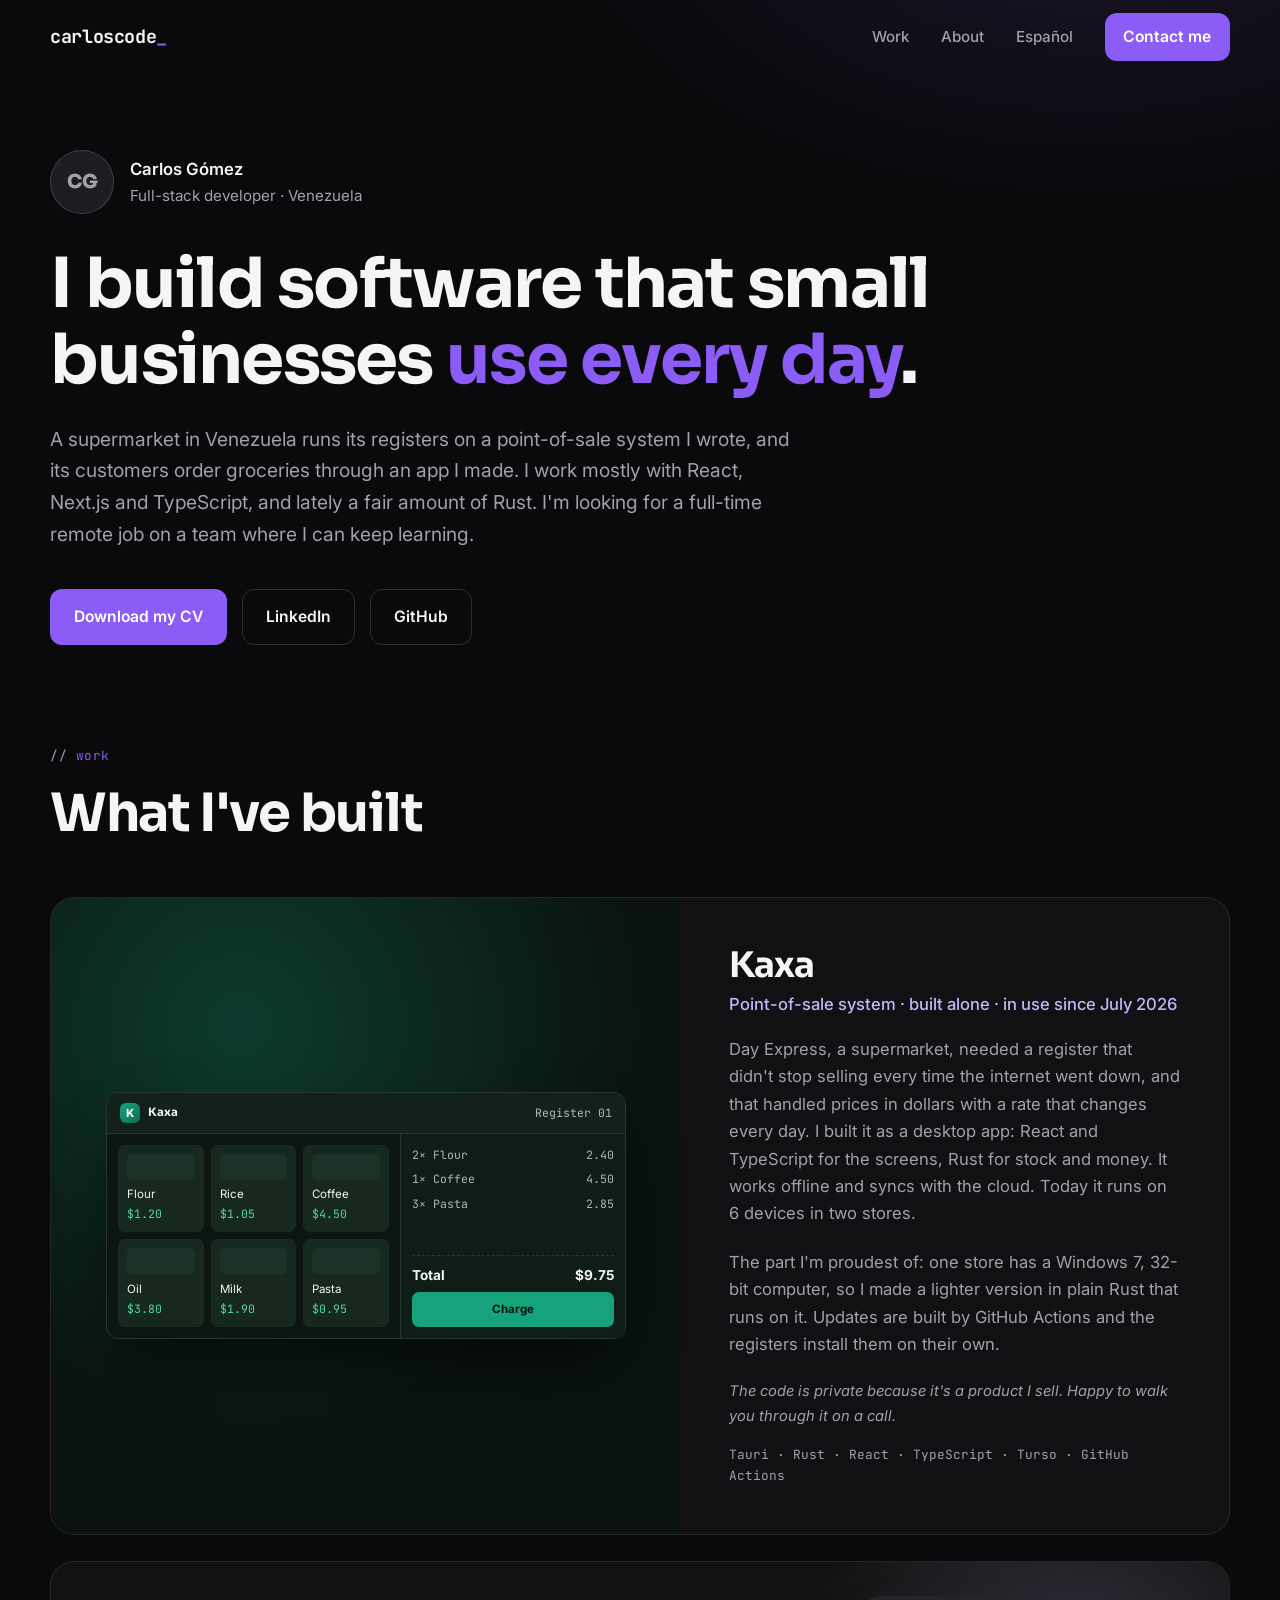
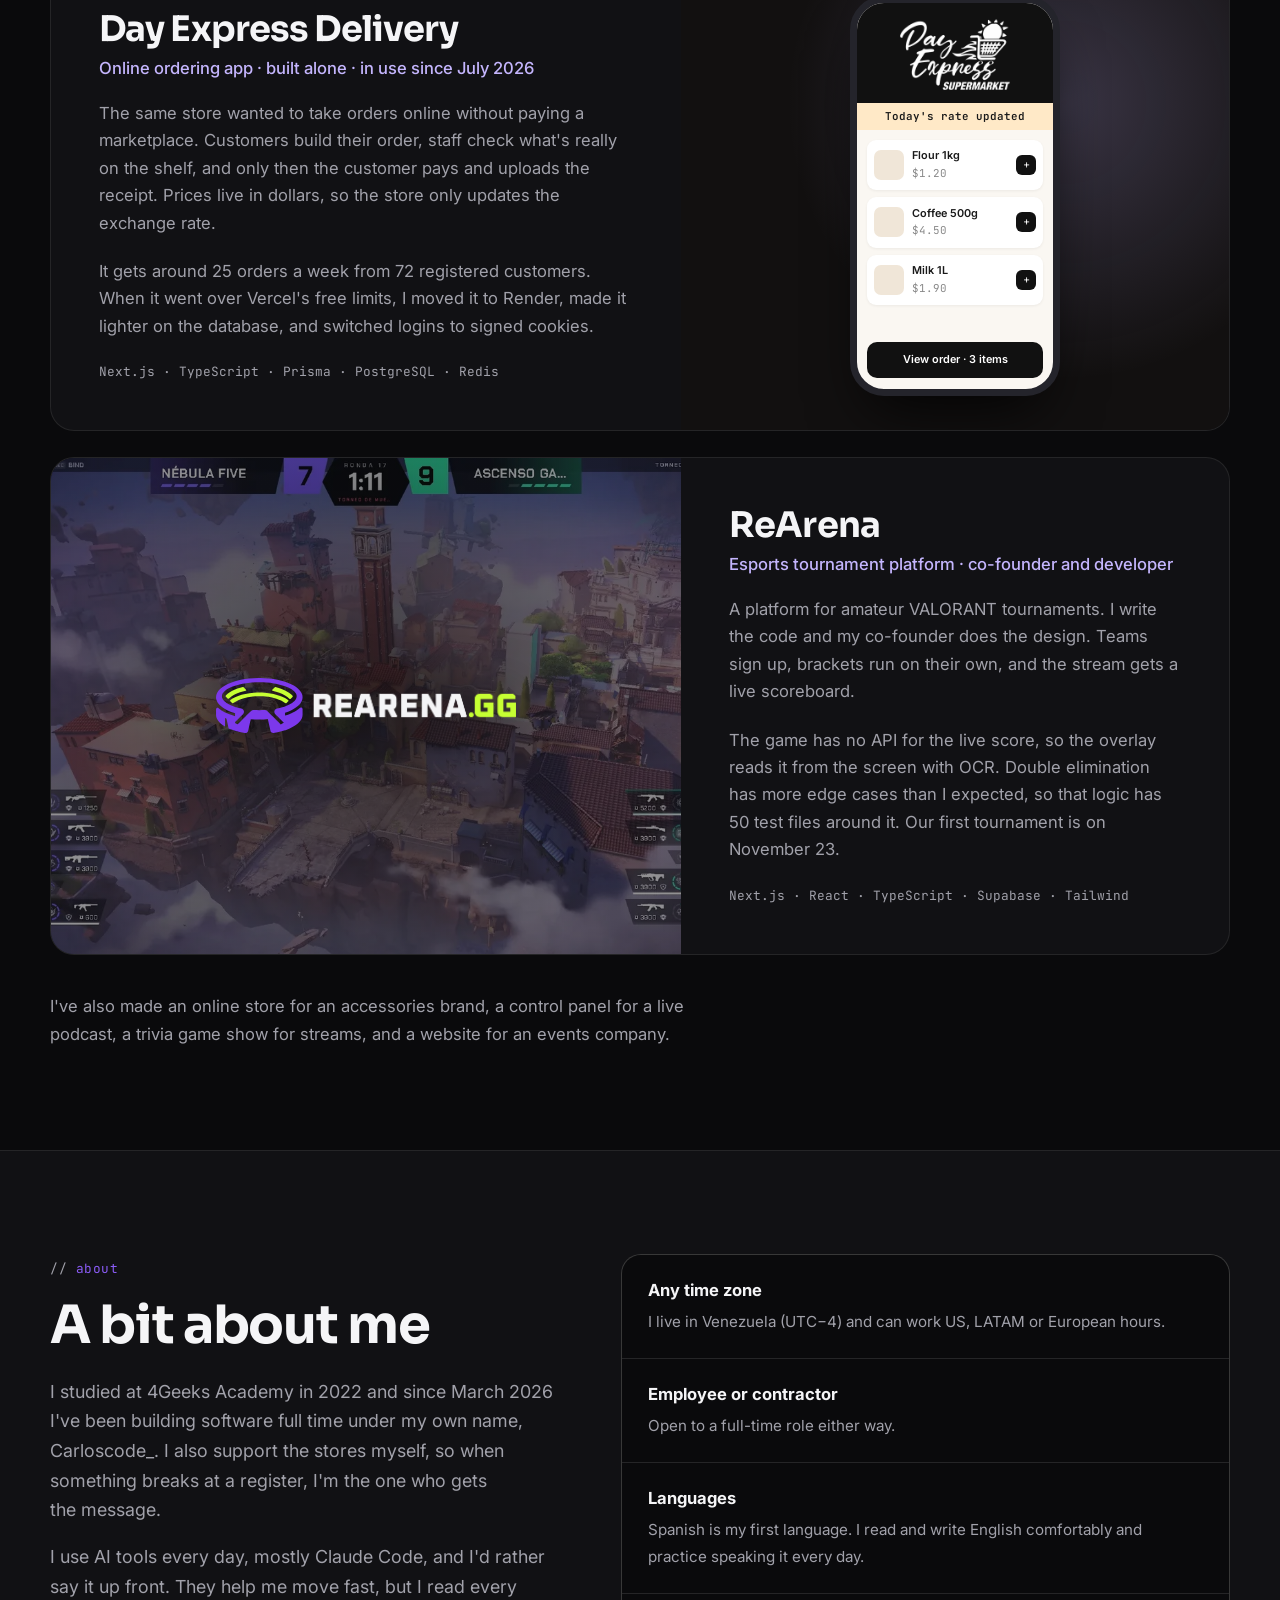
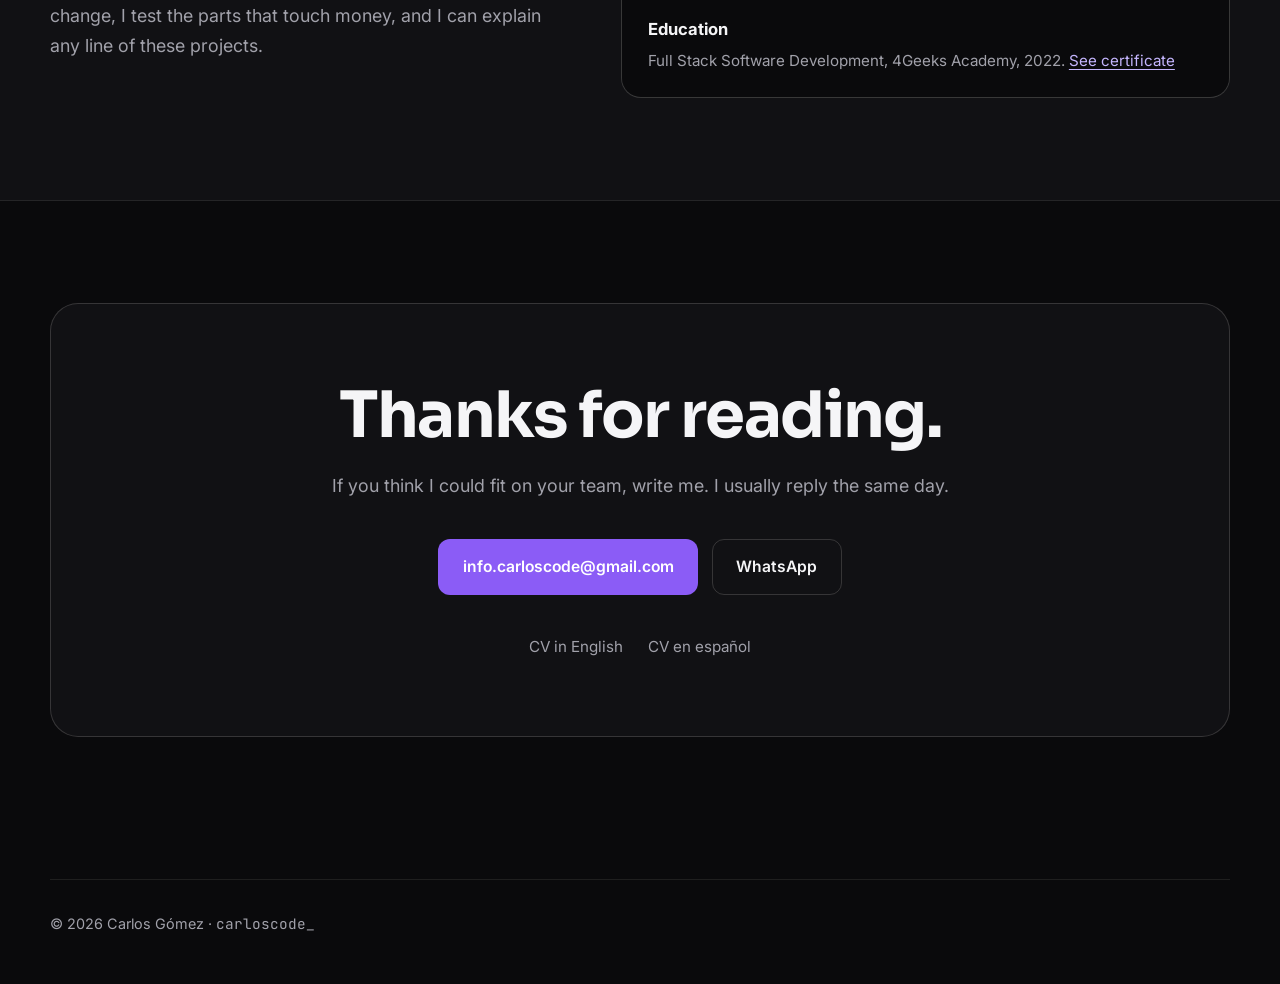
==== hire.html @ 440b313f "Portafolio y página para empresas Co-Authored-By: Claude Opus 5.5 <noreply@anthropic.com>" ====
<!DOCTYPE html>
<html lang="en">
<head>
  <meta charset="UTF-8">
  <meta name="viewport" content="width=device-width, initial-scale=1.0">
  <title>Carlos Gómez · Full-stack developer</title>
  <meta name="description" content="I'm Carlos, a full-stack developer from Venezuela. I build software that small businesses use every day. Looking for a full-time remote role.">
  <meta property="og:title" content="Carlos Gómez · Full-stack developer">
  <meta property="og:description" content="I build software that small businesses use every day. Looking for a full-time remote role.">
  <meta property="og:type" content="website">
  <meta name="theme-color" content="#0A0A0C">
  <link rel="icon" href="assets/img/favicon.svg" type="image/svg+xml">
  <link rel="preconnect" href="https://fonts.googleapis.com">
  <link rel="preconnect" href="https://fonts.gstatic.com" crossorigin>
  <link href="https://fonts.googleapis.com/css2?family=Inter:wght@400;500;600&family=JetBrains+Mono:wght@400;500;700&family=Sora:wght@600;700;800&display=swap" rel="stylesheet">
  <link rel="stylesheet" href="assets/css/styles.css">
</head>
<body class="hire">

  <header class="header" id="header">
    <div class="container header__inner">
      <a href="#" class="logo" aria-label="Carloscode_ - top">carloscode<span class="cursor">_</span></a>
      <button class="nav-toggle" aria-label="Open menu" aria-expanded="false" aria-controls="nav">
        <svg viewBox="0 0 24 24" fill="none" stroke="currentColor" stroke-width="2" stroke-linecap="round"><path d="M4 7h16M4 12h16M4 17h16"/></svg>
      </button>
      <nav class="nav" id="nav">
        <a href="#work">Work</a>
        <a href="#about">About</a>
        <a href="index.html" lang="es">Español</a>
        <a href="#contact" class="btn btn--primary">Contact me</a>
      </nav>
    </div>
  </header>

  <main>
    <!-- ===== PRESENTACIÓN ===== -->
    <section class="hero hero--hire">
      <div class="container">
        <div class="hire-who reveal">
          <!-- FOTO: guardar la foto como assets/img/carlos.jpg y aparece sola. Mientras no exista, se ven las iniciales. -->
          <span class="avatar avatar--lg">CG<img src="assets/img/carlos.jpg" alt="Carlos Gómez" onerror="this.remove()"></span>
          <div><strong>Carlos Gómez</strong>Full-stack developer · Venezuela</div>
        </div>
        <h1 class="reveal">I build software that small businesses <em>use every day</em>.</h1>
        <p class="lead reveal">A supermarket in Venezuela runs its registers on a point-of-sale system I wrote, and its customers order groceries through an app I made. I work mostly with React, Next.js and TypeScript, and lately a fair amount of Rust. I'm looking for a full-time remote job on a team where I can keep learning.</p>
        <div class="hero__actions reveal">
          <a href="cv/Carlos-Gomez-Fullstack-Developer.pdf" class="btn btn--primary" download>Download my CV</a>
          <a href="#" class="btn btn--ghost" data-linkedin>LinkedIn</a>
          <a href="#" class="btn btn--ghost" data-github>GitHub</a>
        </div>
      </div>
    </section>

    <!-- ===== PROYECTOS ===== -->
    <section class="section" id="work" style="padding-top: 1rem;">
      <div class="container">
        <span class="label reveal">work</span>
        <h2 class="h2 reveal">What I've built</h2>

        <div class="projects">

          <!-- KAXA -->
          <article class="project reveal">
            <div class="project__visual project__visual--kaxa">
              <div class="kaxa" aria-hidden="true">
                <div class="kaxa__top"><span class="kaxa__badge">K</span><b>Kaxa</b><em>Register 01</em></div>
                <div class="kaxa__main">
                  <div class="kaxa__grid">
                    <div class="kaxa__item"><i></i>Flour<span>$1.20</span></div>
                    <div class="kaxa__item"><i></i>Rice<span>$1.05</span></div>
                    <div class="kaxa__item"><i></i>Coffee<span>$4.50</span></div>
                    <div class="kaxa__item"><i></i>Oil<span>$3.80</span></div>
                    <div class="kaxa__item"><i></i>Milk<span>$1.90</span></div>
                    <div class="kaxa__item"><i></i>Pasta<span>$0.95</span></div>
                  </div>
                  <div class="kaxa__ticket">
                    <div class="kaxa__row"><span>2× Flour</span><span>2.40</span></div>
                    <div class="kaxa__row"><span>1× Coffee</span><span>4.50</span></div>
                    <div class="kaxa__row"><span>3× Pasta</span><span>2.85</span></div>
                    <div class="kaxa__total"><span>Total</span><span>$9.75</span></div>
                    <div class="kaxa__pay">Charge</div>
                  </div>
                </div>
              </div>
            </div>
            <div class="project__body">
              <h3>Kaxa</h3>
              <p class="project__type">Point-of-sale system · built alone · in use since July 2026</p>
              <p class="project__desc">Day Express, a supermarket, needed a register that didn't stop selling every time the internet went down, and that handled prices in dollars with a rate that changes every day. I built it as a desktop app: React and TypeScript for the screens, Rust for stock and money. It works offline and syncs with the cloud. Today it runs on 6 devices in two stores.</p>
              <p class="project__desc">The part I'm proudest of: one store has a Windows 7, 32-bit computer, so I made a lighter version in plain Rust that runs on it. Updates are built by GitHub Actions and the registers install them on their own.</p>
              <p class="project__note">The code is private because it's a product I sell. Happy to walk you through it on a call.</p>
              <p class="project__stack">Tauri · Rust · React · TypeScript · Turso · GitHub Actions</p>
            </div>
          </article>

          <!-- DELIVERY -->
          <article class="project reveal">
            <div class="project__visual project__visual--delivery">
              <div class="phone" aria-hidden="true">
                <div class="phone__head"><img src="assets/img/dayexpress-logo.png" alt=""></div>
                <div class="phone__rate">Today's rate updated</div>
                <div class="phone__list">
                  <div class="phone__item"><i></i><div><b>Flour 1kg</b><span>$1.20</span></div><em>+</em></div>
                  <div class="phone__item"><i></i><div><b>Coffee 500g</b><span>$4.50</span></div><em>+</em></div>
                  <div class="phone__item"><i></i><div><b>Milk 1L</b><span>$1.90</span></div><em>+</em></div>
                </div>
                <div class="phone__cta">View order · 3 items</div>
              </div>
            </div>
            <div class="project__body">
              <h3>Day Express Delivery</h3>
              <p class="project__type">Online ordering app · built alone · in use since July 2026</p>
              <p class="project__desc">The same store wanted to take orders online without paying a marketplace. Customers build their order, staff check what's really on the shelf, and only then the customer pays and uploads the receipt. Prices live in dollars, so the store only updates the exchange rate.</p>
              <p class="project__desc">It gets around 25 orders a week from 72 registered customers. When it went over Vercel's free limits, I moved it to Render, made it lighter on the database, and switched logins to signed cookies.</p>
              <p class="project__stack">Next.js · TypeScript · Prisma · PostgreSQL · Redis</p>
            </div>
          </article>

          <!-- REARENA -->
          <article class="project reveal">
            <div class="project__visual shade">
              <img class="cover" src="assets/img/rearena-hud.webp" alt="ReArena live scoreboard over a VALORANT broadcast" loading="lazy">
              <img class="overlay-logo" src="assets/img/rearena-logo.svg" alt="ReArena">
            </div>
            <div class="project__body">
              <h3>ReArena</h3>
              <p class="project__type">Esports tournament platform · co-founder and developer</p>
              <p class="project__desc">A platform for amateur VALORANT tournaments. I write the code and my co-founder does the design. Teams sign up, brackets run on their own, and the stream gets a live scoreboard.</p>
              <p class="project__desc">The game has no API for the live score, so the overlay reads it from the screen with OCR. Double elimination has more edge cases than I expected, so that logic has 50 test files around it. Our first tournament is on November 23.</p>
              <p class="project__stack">Next.js · React · TypeScript · Supabase · Tailwind</p>
            </div>
          </article>

        </div>

        <p class="others reveal">I've also made an online store for an accessories brand, a control panel for a live podcast, a trivia game show for streams, and a website for an events company.</p>
      </div>
    </section>

    <!-- ===== SOBRE MÍ ===== -->
    <section class="section" id="about" style="background: var(--bg-2); border-block: 1px solid var(--line);">
      <div class="container about">
        <div>
          <span class="label reveal">about</span>
          <h2 class="h2 reveal">A bit about me</h2>
          <p class="lead reveal" style="margin-top:1.4rem;">I studied at 4Geeks Academy in 2022 and since March 2026 I've been building software full time under my own name, Carloscode_. I also support the stores myself, so when something breaks at a register, I'm the one who gets the message.</p>
          <p class="lead reveal">I use AI tools every day, mostly Claude Code, and I'd rather say it up front. They help me move fast, but I read every change, I test the parts that touch money, and I can explain any line of these projects.</p>
        </div>
        <div class="facts reveal">
          <div class="fact"><div><b>Any time zone</b><span>I live in Venezuela (UTC−4) and can work US, LATAM or European hours.</span></div></div>
          <div class="fact"><div><b>Employee or contractor</b><span>Open to a full-time role either way.</span></div></div>
          <div class="fact"><div><b>Languages</b><span>Spanish is my first language. I read and write English comfortably and practice speaking it every day.</span></div></div>
          <div class="fact"><div><b>Education</b><span>Full Stack Software Development, 4Geeks Academy, 2022. <a class="link" href="https://certificate.4geeks.com/3cb672dc45f5f5dfc214f0bdd6e7f0e6a074d060" target="_blank" rel="noopener">See certificate</a></span></div></div>
        </div>
      </div>
    </section>

    <!-- ===== CONTACTO ===== -->
    <section class="section" id="contact">
      <div class="container">
        <div class="contact reveal">
          <h2>Thanks for reading.</h2>
          <p class="lead">If you think I could fit on your team, write me. I usually reply the same day.</p>
          <div class="contact__actions">
            <a href="#" class="btn btn--primary" data-email><span data-email-text>Email</span></a>
            <a href="#" class="btn btn--ghost" data-whatsapp="Hi Carlos, I saw your page.">WhatsApp</a>
          </div>
          <div class="contact__links">
            <a href="cv/Carlos-Gomez-Fullstack-Developer.pdf" download>CV in English</a>
            <a href="cv/Carlos-Gomez-Desarrollador-Fullstack.pdf" download lang="es">CV en español</a>
          </div>
        </div>
      </div>
    </section>
  </main>

  <footer class="footer">
    <div class="container footer__inner">
      <span>© <span data-year></span> Carlos Gómez · <span class="mono">carloscode_</span></span>
    </div>
  </footer>

  <script src="assets/js/config.js"></script>
  <script src="assets/js/main.js"></script>
</body>
</html>
---- assets/css/styles.css ----
/* =========================================================
   Carloscode_ — portafolio
   ========================================================= */
:root {
  --bg: #0A0A0C;
  --bg-2: #111114;
  --surface: #16161C;
  --line: rgba(244, 241, 234, .09);
  --line-2: rgba(244, 241, 234, .16);
  --text: #F5F5F7;
  --muted: #A1A1AA;
  --accent: #8B5CF6;
  --accent-2: #C4B5FD;
  --font: "Inter", system-ui, sans-serif;
  --display: "Sora", "Inter", system-ui, sans-serif;
  --mono: "JetBrains Mono", Consolas, monospace;
  --max: 1180px;
  --r: 20px;
}
*, *::before, *::after { box-sizing: border-box; }
html { scroll-behavior: smooth; }
body {
  margin: 0; background: var(--bg); color: var(--text);
  font-family: var(--font); font-size: 1.04rem; line-height: 1.65;
  -webkit-font-smoothing: antialiased;
  overflow-x: clip;
}
img { display: block; max-width: 100%; }
a { color: inherit; text-decoration: none; }
h1, h2, h3 { font-family: var(--display); margin: 0; line-height: 1.1; letter-spacing: -.025em; font-weight: 700; text-wrap: balance; }
p { margin: 0; }
::selection { background: var(--accent); color: #fff; }
:focus-visible { outline: 2px solid var(--accent); outline-offset: 3px; border-radius: 6px; }

.container { width: min(100% - 2.5rem, var(--max)); margin-inline: auto; }
.section { padding: clamp(4rem, 8vw, 6.5rem) 0; }
.mono { font-family: var(--mono); }

/* ruido sutil de fondo */
body::before {
  content: ""; position: fixed; inset: 0; pointer-events: none; z-index: -1;
  background:
    radial-gradient(900px 500px at 85% -10%, rgba(139,92,246,.13), transparent 60%),
    radial-gradient(700px 500px at -10% 30%, rgba(196,181,253,.05), transparent 60%);
}

.label {
  font-family: var(--mono); font-size: .8rem; color: var(--accent);
  letter-spacing: .04em; display: inline-block; margin-bottom: 1.1rem;
}
.label::before { content: "// "; color: var(--muted); }
.h2 { font-size: clamp(2rem, 4.4vw, 3.3rem); max-width: 18ch; }
.lead { color: var(--muted); font-size: 1.12rem; max-width: 60ch; text-wrap: pretty; }
.accent { color: var(--accent); }

/* ---------- botones ---------- */
.btn {
  display: inline-flex; align-items: center; gap: .6rem; cursor: pointer;
  padding: .9rem 1.45rem; border-radius: 12px; font-weight: 600; font-size: .98rem;
  border: 1px solid transparent; transition: transform .2s, background .2s, border-color .2s, color .2s, box-shadow .2s;
  font-family: var(--font);
}
.btn:hover { transform: translateY(-2px); }
.btn svg { width: 1.15em; height: 1.15em; flex: none; }
.btn--primary { background: var(--accent); color: #fff; box-shadow: 0 10px 34px -12px var(--accent); }
.btn--primary:hover { background: #7C4DEB; }
.btn--ghost { border-color: var(--line-2); color: var(--text); }
.btn--ghost:hover { border-color: var(--text); }

/* ---------- header ---------- */
.header { position: fixed; inset: 0 0 auto; z-index: 50; transition: background .3s, border-color .3s; border-bottom: 1px solid transparent; }
.header.is-scrolled { background: rgba(11,11,14,.8); backdrop-filter: blur(14px); border-color: var(--line); }
.header__inner { height: 74px; display: flex; align-items: center; justify-content: space-between; }
.logo { font-family: var(--mono); font-weight: 700; font-size: 1.15rem; letter-spacing: -.02em; }
.logo .cursor { color: var(--accent); animation: blink 1.1s steps(1) infinite; }
@keyframes blink { 50% { opacity: 0; } }
.nav { display: flex; align-items: center; gap: 2rem; }
.nav a:not(.btn) { color: var(--muted); font-size: .95rem; font-weight: 500; transition: color .2s; }
.nav a:not(.btn):hover { color: var(--text); }
.nav .btn { padding: .65rem 1.1rem; }
.nav-toggle { display: none; background: none; border: 0; color: var(--text); padding: .3rem; cursor: pointer; }
.nav-toggle svg { width: 28px; height: 28px; }
@media (max-width: 860px) {
  .nav-toggle { display: block; }
  .nav {
    position: fixed; inset: 74px 0 auto; flex-direction: column; align-items: stretch; gap: 0;
    background: rgba(11,11,14,.97); backdrop-filter: blur(14px); padding: .5rem 1.25rem 1.5rem;
    border-bottom: 1px solid var(--line); transform: translateY(-110%); opacity: 0; pointer-events: none; transition: .3s;
  }
  .nav.is-open { transform: none; opacity: 1; pointer-events: auto; }
  .nav a:not(.btn) { padding: .95rem 0; border-bottom: 1px solid var(--line); font-size: 1.05rem; }
  .nav .btn { margin-top: 1rem; justify-content: center; }
}

/* ---------- hero ---------- */
.hero { padding: 140px 0 60px; min-height: 88svh; display: grid; align-items: center; }
.hero__grid { display: grid; grid-template-columns: 1.2fr .95fr; gap: 4rem; align-items: center; }
.hero__grid > *, .project > *, .about > * { min-width: 0; }
.status {
  display: inline-flex; align-items: center; gap: .6rem; padding: .45rem .9rem; border-radius: 999px;
  border: 1px solid var(--line-2); font-size: .85rem; color: var(--muted); margin-bottom: 1.8rem; max-width: 100%;
}
.status i { flex: none;  width: 8px; height: 8px; border-radius: 50%; background: #3DDC84; box-shadow: 0 0 0 4px rgba(61,220,132,.18); }
.hero h1 { font-size: clamp(2.4rem, 5.4vw, 4.4rem); margin-bottom: 1.6rem; }
.hero h1 em { font-style: normal; color: var(--accent); }
.hero .lead { margin-bottom: 2.4rem; font-size: 1.2rem; }
.hero__actions { display: flex; flex-wrap: wrap; gap: .9rem; }
.hero__who { margin-top: 2.6rem; display: flex; gap: 1rem; align-items: center; color: var(--muted); font-size: .95rem; }
.avatar {
  width: 48px; height: 48px; border-radius: 50%; display: grid; place-items: center; flex: none;
  background: linear-gradient(135deg, var(--accent), var(--accent-2)); color: #fff;
  font-family: var(--display); font-weight: 800;
}
.hero__who strong { color: var(--text); display: block; font-weight: 600; }

/* terminal */
.terminal {
  background: var(--bg-2); border: 1px solid var(--line-2); border-radius: 16px; overflow: hidden;
  box-shadow: 0 40px 80px -40px rgba(0,0,0,.8), 0 0 0 1px rgba(139,92,246,.05);
  font-family: var(--mono); font-size: .86rem; line-height: 1.85;
}
.terminal__bar { display: flex; gap: 7px; padding: .85rem 1rem; border-bottom: 1px solid var(--line); align-items: center; }
.terminal__bar span { width: 11px; height: 11px; border-radius: 50%; background: #2a2a33; }
.terminal__bar span:nth-child(1) { background: #FF5F57; } .terminal__bar span:nth-child(2) { background: #FEBC2E; } .terminal__bar span:nth-child(3) { background: #28C840; }
.terminal__bar em { margin-left: auto; font-style: normal; color: var(--muted); font-size: .75rem; }
.terminal__body { padding: 1.3rem 1.4rem 1.6rem; min-height: 310px; overflow-x: auto; }
.t-k { color: #C792EA; } .t-s { color: #C3E88D; } .t-p { color: var(--accent); } .t-c { color: #676E95; } .t-n { color: #82AAFF; }
.t-line { white-space: pre; }
.t-cursor { display: inline-block; width: .55em; height: 1.1em; background: var(--accent); vertical-align: -3px; animation: blink 1s steps(1) infinite; }
@media (max-width: 960px) {
  .hero__grid { grid-template-columns: 1fr; gap: 3rem; }
  .terminal { font-size: .78rem; }
}

/* ---------- servicios ---------- */
.services { display: grid; grid-template-columns: repeat(4, 1fr); gap: 1px; background: var(--line); border: 1px solid var(--line); border-radius: var(--r); overflow: hidden; margin-top: 3.2rem; }
.service { background: var(--bg); padding: 2.2rem 1.8rem; transition: background .3s; position: relative; }
.service:hover { background: var(--surface); }
.service__n { font-family: var(--mono); color: var(--muted); font-size: .8rem; position: absolute; top: 1.6rem; right: 1.6rem; }
.service svg { display: block; width: 46px; height: 46px; padding: 10px; border-radius: 12px; color: var(--accent); background: rgba(139,92,246,.08); border: 1px solid rgba(139,92,246,.2); margin: 0 0 1.4rem; }
.service h3 { font-size: 1.2rem; margin-bottom: .7rem; }
.service p { color: var(--muted); font-size: .97rem; }
.service ul { list-style: none; padding: 0; margin: 1.2rem 0 0; display: grid; gap: .35rem; font-size: .9rem; color: #c9c9d1; }
.service li::before { content: "→ "; color: var(--accent); }
@media (max-width: 1000px) { .services { grid-template-columns: 1fr 1fr; } }
@media (max-width: 600px) { .services { grid-template-columns: 1fr; } }

/* ---------- proyectos ---------- */
.projects { display: grid; gap: 1.6rem; margin-top: 3.4rem; }
.project {
  display: grid; grid-template-columns: 1.15fr 1fr; gap: 0;
  background: var(--bg-2); border: 1px solid var(--line); border-radius: 24px; overflow: hidden;
  transition: border-color .3s, transform .3s;
}
.project:hover { border-color: rgba(139,92,246,.35); transform: translateY(-3px); box-shadow: 0 30px 60px -40px rgba(139,92,246,.35); }
.project:nth-child(even) .project__visual { order: 2; }
.project__visual { position: relative; min-height: 380px; overflow: hidden; background: #0E0E12; display: grid; place-items: center; }
.project__visual > img.cover { position: absolute; inset: 0; width: 100%; height: 100%; object-fit: cover; transition: transform .8s; }
.project:hover .project__visual > img.cover { transform: scale(1.04); }
.project__body { padding: clamp(1.8rem, 4vw, 3rem); display: flex; flex-direction: column; }
.project__meta { display: flex; justify-content: space-between; gap: 1rem; font-family: var(--mono); font-size: .8rem; color: var(--muted); margin-bottom: 1.4rem; }
.project__meta .n { color: var(--accent); }
.project h3 { font-size: clamp(1.6rem, 2.8vw, 2.2rem); margin-bottom: .4rem; }
.project__type { color: var(--accent-2); font-weight: 500; margin-bottom: 1.1rem; }
.project__desc { color: var(--muted); margin-bottom: 1.3rem; }
.project ul.points { list-style: none; padding: 0; margin: 0 0 1.6rem; display: grid; gap: .5rem; font-size: .96rem; }
.project ul.points li { display: flex; gap: .65rem; }
.project ul.points li::before { content: ""; flex: 0 0 6px; height: 6px; margin-top: .62em; border-radius: 50%; background: var(--accent); }
.tags { display: flex; flex-wrap: wrap; gap: .45rem; margin-top: auto; }
.tags span { font-family: var(--mono); font-size: .75rem; padding: .32rem .65rem; border-radius: 7px; background: rgba(244,241,234,.05); border: 1px solid var(--line); color: #c9c9d1; }
.badge { font-family: var(--mono); font-size: .72rem; padding: .25rem .6rem; border-radius: 999px; border: 1px solid var(--line-2); }
.badge--live { color: #3DDC84; border-color: rgba(61,220,132,.35); }
.badge--dev { color: var(--accent-2); border-color: rgba(196,181,253,.35); }
.project__link { margin-top: 1.4rem; font-weight: 600; color: var(--text); display: inline-flex; gap: .4rem; align-items: center; }
.project__link:hover { color: var(--accent); }
@media (max-width: 900px) {
  .project { grid-template-columns: 1fr; }
  .project:nth-child(even) .project__visual { order: 0; }
  .project__visual { min-height: 260px; aspect-ratio: 16/10; }
}

/* mockup: Kaxa POS */
.kaxa { width: 88%; max-width: 520px; background: #0b1613; border: 1px solid #24382f; border-radius: 12px; overflow: hidden; box-shadow: 0 30px 60px -20px rgba(0,0,0,.8); font-size: .72rem; color: #f2f6f4; }
.kaxa__top { display: flex; align-items: center; gap: .5rem; padding: .6rem .8rem; background: #12211c; border-bottom: 1px solid #24382f; }
.kaxa__badge { width: 20px; height: 20px; border-radius: 6px; background: linear-gradient(135deg,#16a37c,#0f6e56); display: grid; place-items: center; font-weight: 800; font-size: .7rem; }
.kaxa__top b { font-family: var(--display); }
.kaxa__top em { margin-left: auto; font-style: normal; color: #a9bdb4; font-family: var(--mono); }
.kaxa__main { display: grid; grid-template-columns: 1.3fr 1fr; }
.kaxa__grid { padding: .7rem; display: grid; grid-template-columns: repeat(3,1fr); gap: .45rem; }
.kaxa__item { background: #17281f; border: 1px solid #1a2b23; border-radius: 7px; padding: .5rem; }
.kaxa__item i { display: block; height: 26px; border-radius: 5px; background: #1c3128; margin-bottom: .35rem; }
.kaxa__item span { display: block; color: #55d6ac; font-family: var(--mono); }
.kaxa__ticket { border-left: 1px solid #24382f; padding: .7rem; display: flex; flex-direction: column; gap: .35rem; background: #0f1d18; }
.kaxa__row { display: flex; justify-content: space-between; color: #a9bdb4; font-family: var(--mono); }
.kaxa__total { margin-top: auto; border-top: 1px dashed #24382f; padding-top: .5rem; display: flex; justify-content: space-between; font-weight: 700; font-size: .85rem; }
.kaxa__pay { background: #16a37c; color: #04140f; text-align: center; border-radius: 7px; padding: .5rem; font-weight: 700; }
.project__visual--kaxa { background: radial-gradient(circle at 30% 20%, rgba(22,163,124,.28), transparent 60%), #0a1310; }

/* mockup: celular */
.project__visual--delivery { background: radial-gradient(circle at 70% 30%, rgba(196,181,253,.22), transparent 55%), #121010; }
.phone { width: 210px; height: 400px; border-radius: 34px; border: 7px solid #24242b; background: #faf7f2; overflow: hidden; box-shadow: 0 30px 60px -20px rgba(0,0,0,.85); display: flex; flex-direction: column; color: #1a1a1a; font-size: .68rem; }
.phone__head { background: #111; padding: 1rem .8rem .8rem; display: grid; place-items: center; }
.phone__head img { width: 110px; }
.phone__rate { background: #ffe9c7; text-align: center; padding: .3rem; font-family: var(--mono); font-weight: 600; }
.phone__list { padding: .6rem; display: grid; gap: .45rem; }
.phone__item { display: flex; gap: .5rem; align-items: center; background: #fff; border-radius: 9px; padding: .45rem; box-shadow: 0 1px 3px rgba(0,0,0,.06); }
.phone__item i { width: 30px; height: 30px; border-radius: 7px; background: #f0e6d8; flex: none; }
.phone__item b { display: block; font-weight: 600; }
.phone__item span { color: #888; font-family: var(--mono); }
.phone__item em { margin-left: auto; font-style: normal; background: #111; color: #fff; width: 20px; height: 20px; border-radius: 6px; display: grid; place-items: center; }
.phone__cta { margin: auto .6rem .7rem; background: #111; color: #fff; border-radius: 10px; text-align: center; padding: .55rem; font-weight: 600; }

/* mockup: JS accesorios */
.project__visual--js { background: radial-gradient(circle at 50% 40%, rgba(212,175,55,.2), transparent 60%), #13110c; }
.js-collage { position: relative; width: 82%; max-width: 440px; aspect-ratio: 1.25; }
.js-collage img { position: absolute; border-radius: 14px; object-fit: cover; box-shadow: 0 20px 40px -14px rgba(0,0,0,.8); border: 3px solid #1d1a12; }
.js-collage .p1 { width: 46%; height: 82%; left: 0; top: 9%; rotate: -5deg; }
.js-collage .p2 { width: 40%; height: 50%; left: 33%; top: 0; z-index: 2; }
.js-collage .p3 { width: 40%; height: 50%; left: 56%; top: 46%; rotate: 5deg; }
.js-collage .lg { width: 30%; height: auto; left: 34%; top: 56%; z-index: 3; border: 0; box-shadow: none; filter: drop-shadow(0 8px 20px rgba(0,0,0,.6)); }

/* mockup: La Última Pregunta */
.project__visual--lup { background: radial-gradient(circle at 50% 30%, rgba(190,40,220,.35), transparent 60%), #120818; flex-direction: column; gap: 1.4rem; padding: 2rem; }
.lup-logo { width: min(320px, 75%); filter: drop-shadow(0 0 30px rgba(220,60,240,.4)); }
.lup-options { display: grid; grid-template-columns: 1fr 1fr; gap: .6rem; width: min(420px, 92%); }
.lup-options span { font-family: var(--mono); font-size: .8rem; padding: .6rem .9rem; border: 1px solid rgba(220,90,240,.5); border-radius: 999px; background: rgba(60,10,80,.6); color: #f4dcff; }
.lup-options span b { color: #ff9cf5; margin-right: .4rem; }
.lup-options span.ok { background: rgba(61,220,132,.22); border-color: #3DDC84; }

/* overlays sobre imagen */
.overlay-logo { position: relative; z-index: 2; width: min(300px, 70%); filter: drop-shadow(0 10px 30px rgba(0,0,0,.8)); }
.shade::after { content: ""; position: absolute; inset: 0; background: linear-gradient(0deg, rgba(11,11,14,.75), rgba(11,11,14,.1)); z-index: 1; }

/* ---------- proceso ---------- */
.steps { display: grid; grid-template-columns: repeat(4, 1fr); gap: 1.4rem; margin-top: 3.2rem; }
.step { border-top: 1px solid var(--line-2); padding-top: 1.5rem; }
.step .mono { color: var(--accent); font-size: .85rem; }
.step h3 { font-size: 1.15rem; margin: .8rem 0 .6rem; }
.step p { color: var(--muted); font-size: .96rem; }
@media (max-width: 900px) { .steps { grid-template-columns: 1fr 1fr; } }
@media (max-width: 560px) { .steps { grid-template-columns: 1fr; } }

/* ---------- stack ---------- */
.stack { display: flex; flex-wrap: wrap; gap: .7rem; margin-top: 2.4rem; }
.stack span { font-family: var(--mono); font-size: .88rem; padding: .6rem 1rem; border-radius: 10px; border: 1px solid var(--line-2); background: var(--bg-2); transition: border-color .2s, color .2s; }
.stack span:hover { border-color: var(--accent); color: var(--accent); }

/* ---------- sobre mí ---------- */
.about { display: grid; grid-template-columns: 1fr 1.2fr; gap: 4rem; align-items: start; }
.about p + p { margin-top: 1.1rem; }
.facts { display: grid; gap: 1px; background: var(--line); border: 1px solid var(--line); border-radius: var(--r); overflow: hidden; }
.fact { background: var(--bg); padding: 1.4rem 1.6rem; display: flex; gap: 1.2rem; align-items: start; }
.fact svg { width: 26px; height: 26px; color: var(--accent); flex: none; margin-top: .15rem; }
.fact b { display: block; margin-bottom: .2rem; }
.fact span { color: var(--muted); font-size: .95rem; }
@media (max-width: 900px) { .about { grid-template-columns: 1fr; gap: 2.5rem; } }

/* ---------- contacto ---------- */
.contact {
  border-radius: 28px; padding: clamp(2.4rem, 6vw, 5rem); text-align: center; position: relative; overflow: hidden;
  background: radial-gradient(600px 300px at 50% 0%, rgba(139,92,246,.25), transparent 70%), var(--bg-2);
  border: 1px solid var(--line-2);
}
.contact h2 { font-size: clamp(2.2rem, 5.5vw, 4rem); max-width: 16ch; margin: 0 auto 1.2rem; }
.contact .lead { margin: 0 auto 2.4rem; }
.contact__actions { display: flex; flex-wrap: wrap; gap: .9rem; justify-content: center; }
.contact__links { display: flex; flex-wrap: wrap; gap: 1.6rem; justify-content: center; margin-top: 2.4rem; color: var(--muted); font-size: .95rem; }
.contact__links a { display: inline-flex; align-items: center; gap: .5rem; transition: color .2s; }
.contact__links a:hover { color: var(--text); }
.contact__links svg { width: 18px; height: 18px; }

/* ---------- footer ---------- */
.footer { padding: 2.5rem 0 3rem; color: var(--muted); font-size: .9rem; }
.footer__inner { display: flex; justify-content: space-between; flex-wrap: wrap; gap: 1rem; border-top: 1px solid var(--line); padding-top: 2rem; }

/* WhatsApp flotante */
.wa-float { position: fixed; right: 22px; bottom: 22px; z-index: 60; width: 58px; height: 58px; border-radius: 50%; display: grid; place-items: center; background: #25D366; color: #fff; box-shadow: 0 10px 30px -6px rgba(37,211,102,.55); transition: transform .2s; }
.wa-float:hover { transform: scale(1.08); }
.wa-float svg { width: 29px; height: 29px; }

/* animaciones */
.reveal { opacity: 0; transform: translateY(26px); transition: opacity .8s ease, transform .8s ease; }
.reveal.is-visible { opacity: 1; transform: none; }
@media (prefers-reduced-motion: reduce) {
  *, *::before, *::after { animation: none !important; transition: none !important; }
  .reveal { opacity: 1; transform: none; }
}

/* ---------- ajustes de pulido ---------- */
.cover--left { object-position: left center; }

/* franja de datos bajo el hero */
.facts-strip { border-block: 1px solid var(--line); background: var(--bg-2); }
.facts-strip__inner { display: grid; grid-template-columns: repeat(4, 1fr); }
.facts-strip__item { padding: 1.6rem 1.4rem; border-left: 1px solid var(--line); }
.facts-strip__item:first-child { border-left: 0; padding-left: 0; }
.facts-strip__item b { display: block; font-family: var(--display); font-size: 1.05rem; margin-bottom: .2rem; }
.facts-strip__item span { color: var(--muted); font-size: .9rem; }
@media (max-width: 860px) {
  .facts-strip__inner { grid-template-columns: 1fr 1fr; }
  .facts-strip__item { padding: 1.2rem 1rem; border-left: 0; }
  .facts-strip__item:first-child { padding-left: 1rem; }
  .facts-strip__item:nth-child(odd) { border-right: 1px solid var(--line); }
  .facts-strip__item:nth-child(-n+2) { border-bottom: 1px solid var(--line); }
}

/* mockup: panel MundoGG */
.project__visual--mgg { background: radial-gradient(circle at 70% 20%, rgba(255,120,30,.22), transparent 55%), #0c0f15; padding: 2rem; }
.mgg { width: 92%; max-width: 520px; background: #121722; border: 1px solid #253045; border-radius: 12px; overflow: hidden; box-shadow: 0 30px 60px -20px rgba(0,0,0,.85); font-family: var(--mono); font-size: .68rem; color: #c8d2e6; }
.mgg__top { display: flex; align-items: center; gap: .6rem; padding: .55rem .8rem; border-bottom: 1px solid #253045; background: #0f141d; }
.mgg__top b { font-family: var(--display); color: #fff; font-size: .78rem; }
.mgg__live { margin-left: auto; background: #e8412c; color: #fff; padding: .15rem .5rem; border-radius: 5px; font-weight: 700; letter-spacing: .05em; }
.mgg__body { display: grid; grid-template-columns: 1.6fr 1fr; gap: .7rem; padding: .7rem; }
.mgg__preview { position: relative; border-radius: 7px; overflow: hidden; border: 1px solid #ff7a1a; aspect-ratio: 16/9; }
.mgg__preview img { width: 100%; height: 100%; object-fit: cover; }
.mgg__preview span { position: absolute; left: .4rem; top: .4rem; background: rgba(0,0,0,.6); padding: .1rem .4rem; border-radius: 4px; color: #ffb347; }
.mgg__scenes { display: grid; gap: .4rem; align-content: start; }
.mgg__scene { padding: .45rem .55rem; border-radius: 6px; background: #1a2130; border: 1px solid #253045; }
.mgg__scene.on { border-color: #ff7a1a; color: #fff; background: rgba(255,122,26,.12); }
.mgg__cams { display: grid; grid-template-columns: repeat(4, 1fr); gap: .4rem; padding: 0 .7rem .7rem; }
.mgg__cam { padding: .4rem; border-radius: 6px; background: #1a2130; text-align: center; }
.mgg__cam i { display: inline-block; width: 6px; height: 6px; border-radius: 50%; background: #3DDC84; margin-right: .3rem; }
.mgg__cam.off i { background: #56607a; }
.shade::after { background: radial-gradient(ellipse at center, rgba(11,11,14,.82) 0%, rgba(11,11,14,.45) 75%); }
.project__visual--lup { display: flex; align-items: center; justify-content: center; }

/* =========================================================
   Página para empresas (hire.html): negro, blanco y morado
   ========================================================= */
body.hire {
  --bg: #0A0A0C;
  --bg-2: #111114;
  --text: #F5F5F7;
  --muted: #A1A1AA;
  --accent: #8B5CF6;
  --accent-2: #C4B5FD;
}
body.hire::before { background: radial-gradient(900px 500px at 85% -10%, rgba(139,92,246,.12), transparent 60%); }
body.hire ::selection { background: var(--accent); color: #fff; }
body.hire .btn--primary { color: #fff; box-shadow: none; }
body.hire .btn--primary:hover { background: #7C4DEB; }
body.hire .project:hover { border-color: rgba(139,92,246,.4); box-shadow: none; transform: none; }
body.hire .contact { background: var(--bg-2); }

.hero--hire { min-height: auto; padding: 150px 0 80px; }
.hero--hire h1 { max-width: 18ch; }
.hero--hire .lead { max-width: 62ch; }
.hire-who { display: flex; gap: 1rem; align-items: center; margin-bottom: 2rem; color: var(--muted); font-size: .95rem; }
.hire-who strong { display: block; color: var(--text); font-weight: 600; font-size: 1.05rem; }
.avatar--lg { width: 64px; height: 64px; font-size: 1.2rem; position: relative; overflow: hidden; background: #1C1C22; color: var(--muted); border: 1px solid var(--line-2); }
.avatar--lg img { position: absolute; inset: 0; width: 100%; height: 100%; object-fit: cover; }

.project__note { color: var(--muted); font-size: .92rem; font-style: italic; margin-bottom: 1rem; }
.project__stack { margin-top: auto; font-family: var(--mono); font-size: .8rem; color: var(--muted); }
p.others { margin-top: 2.4rem; color: var(--muted); max-width: 70ch; }
.link { color: var(--accent-2); text-decoration: underline; text-underline-offset: 3px; }

/* foto en el avatar (assets/img/carlos.jpg) */
.avatar { position: relative; overflow: hidden; }
.avatar img { position: absolute; inset: 0; width: 100%; height: 100%; object-fit: cover; }
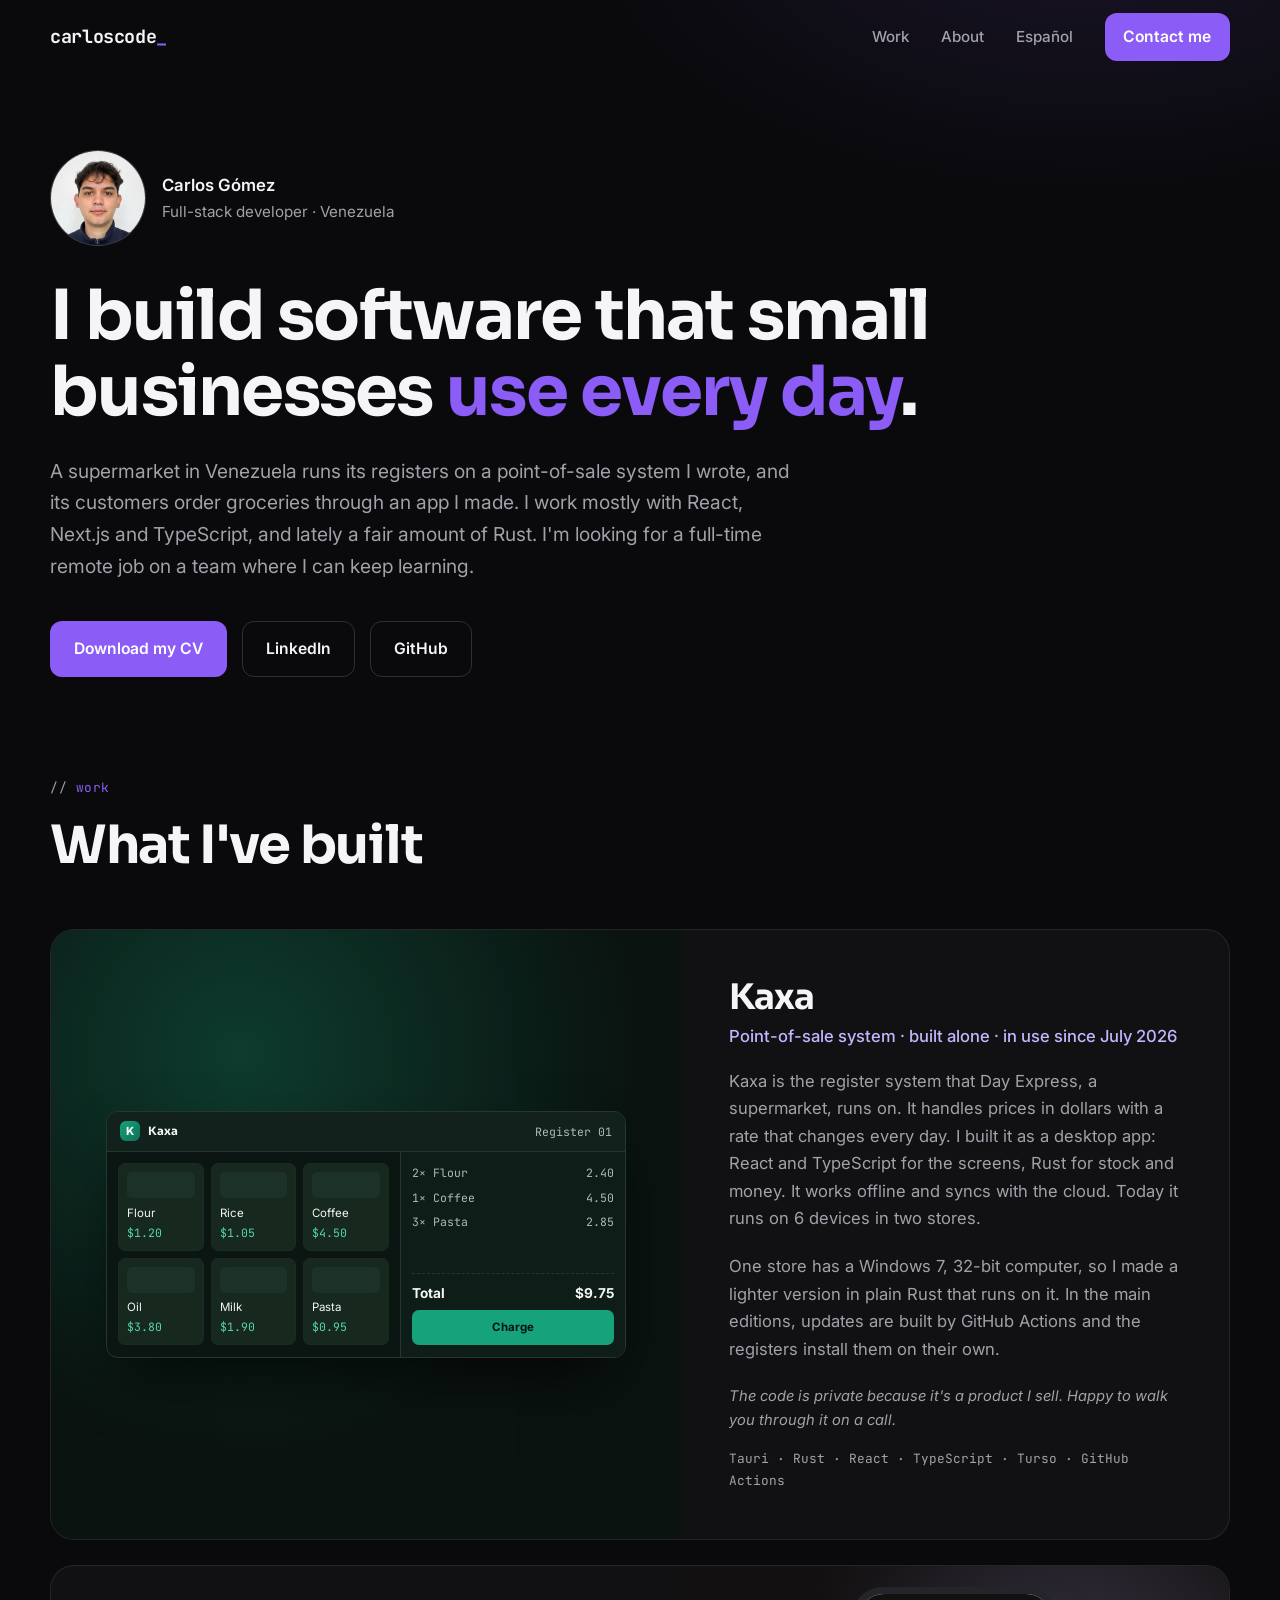
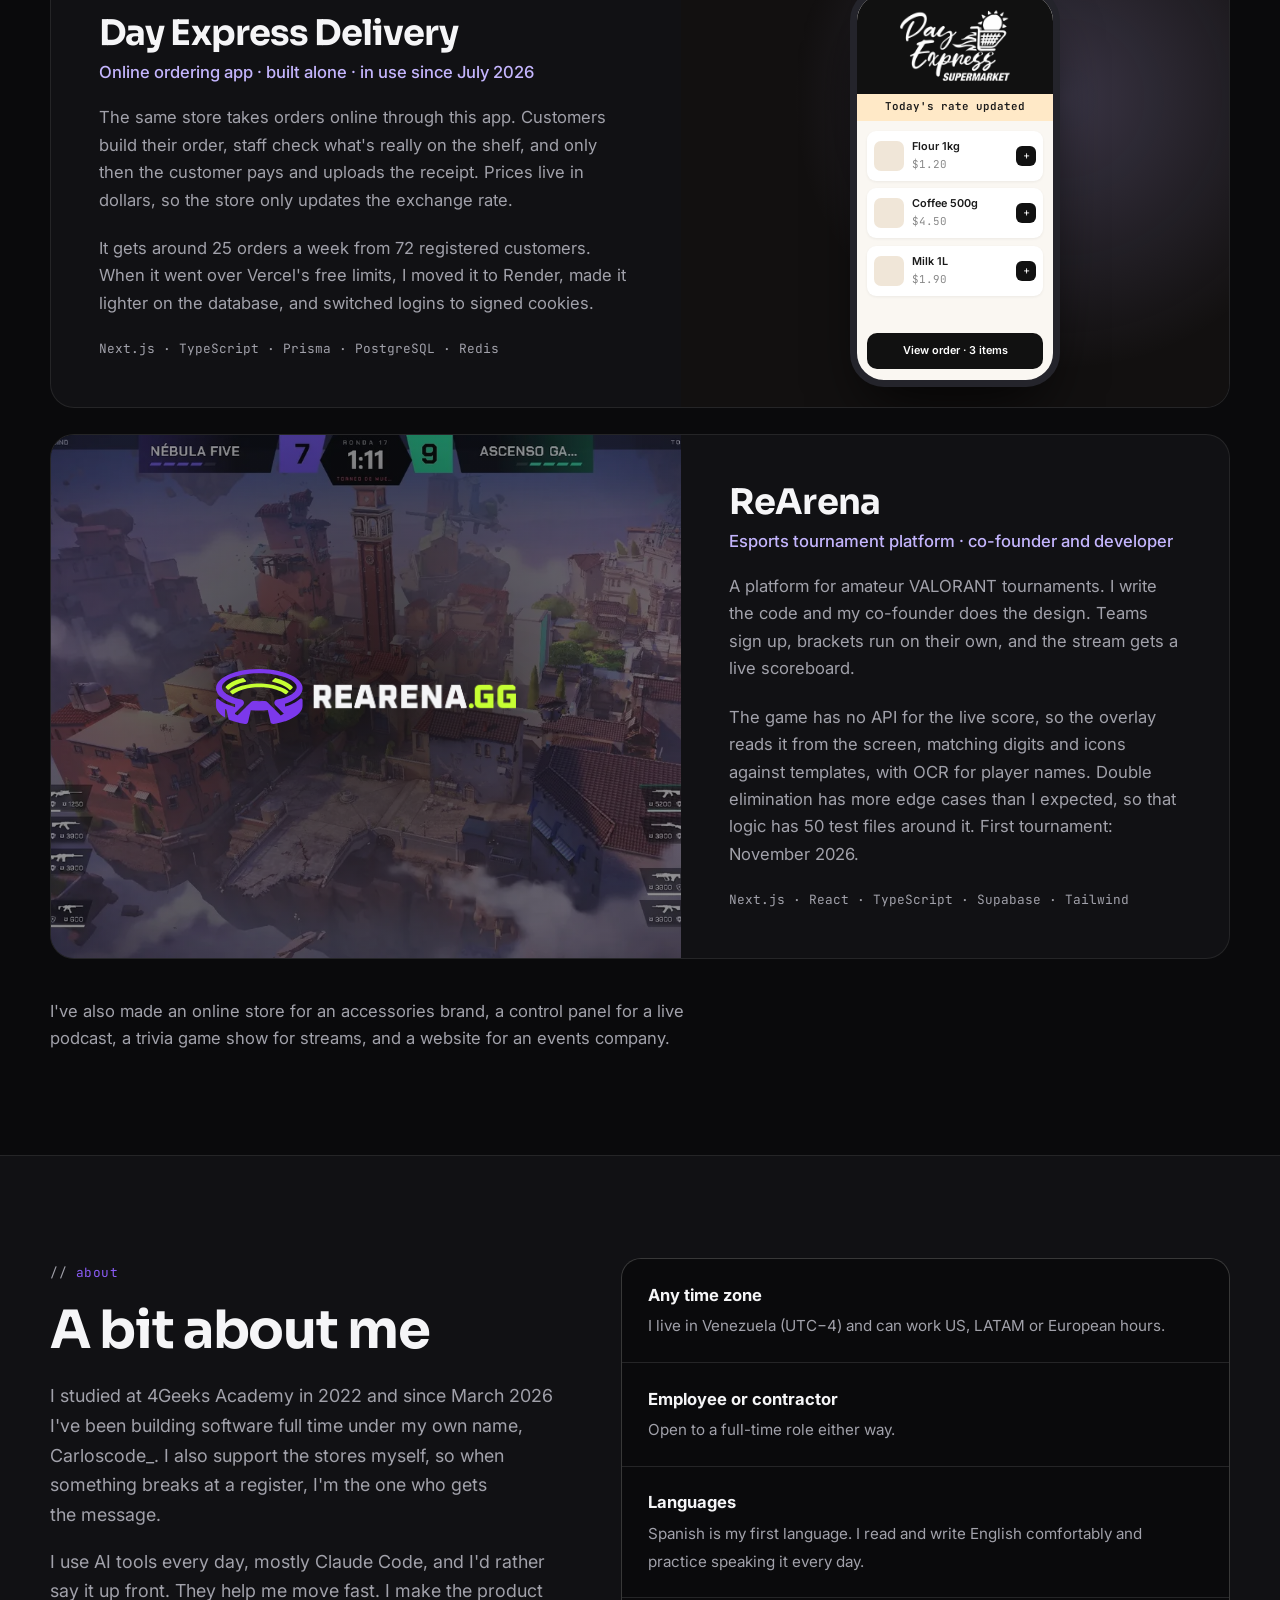
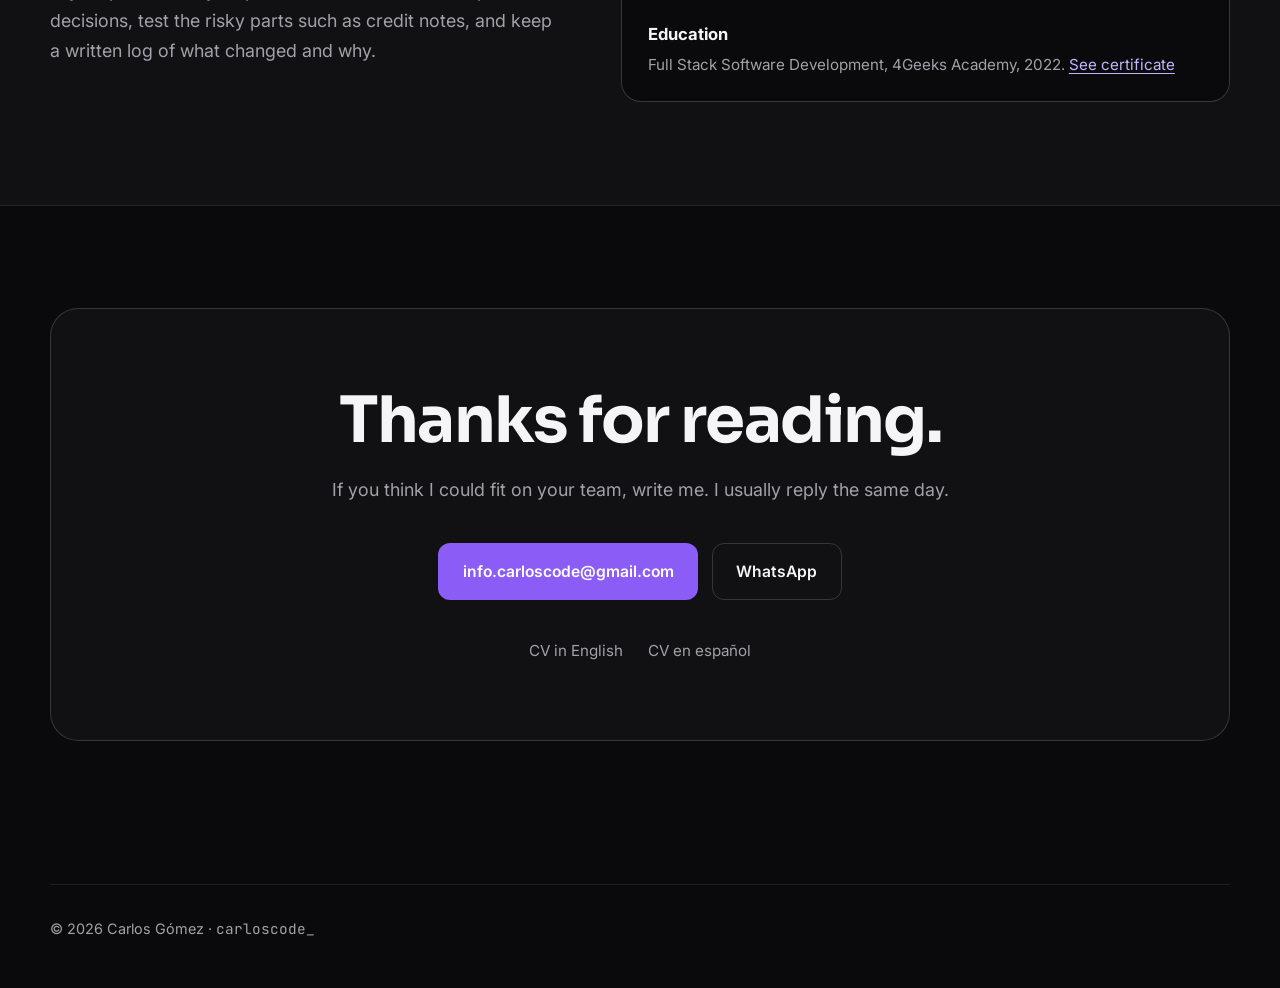
==== commit 3d8a7083: "Foto de perfil y correcciones de datos Co-Authored-By: Claude Opus 5.5 <noreply@anthropic.com>" ====
--- a/hire.html
+++ b/hire.html
@@ -8,6 +8,11 @@
   <meta property="og:title" content="Carlos Gómez · Full-stack developer">
   <meta property="og:description" content="I build software that small businesses use every day. Looking for a full-time remote role.">
   <meta property="og:type" content="website">
+  <meta property="og:url" content="https://infocarloscode-cmd.github.io/hire.html">
+  <meta property="og:image" content="https://infocarloscode-cmd.github.io/assets/img/og-carlos.png">
+  <meta property="og:image:width" content="1200">
+  <meta property="og:image:height" content="630">
+  <meta name="twitter:card" content="summary_large_image">
   <meta name="theme-color" content="#0A0A0C">
   <link rel="icon" href="assets/img/favicon.svg" type="image/svg+xml">
   <link rel="preconnect" href="https://fonts.googleapis.com">
@@ -86,8 +91,8 @@
             <div class="project__body">
               <h3>Kaxa</h3>
               <p class="project__type">Point-of-sale system · built alone · in use since July 2026</p>
-              <p class="project__desc">Day Express, a supermarket, needed a register that didn't stop selling every time the internet went down, and that handled prices in dollars with a rate that changes every day. I built it as a desktop app: React and TypeScript for the screens, Rust for stock and money. It works offline and syncs with the cloud. Today it runs on 6 devices in two stores.</p>
-              <p class="project__desc">The part I'm proudest of: one store has a Windows 7, 32-bit computer, so I made a lighter version in plain Rust that runs on it. Updates are built by GitHub Actions and the registers install them on their own.</p>
+              <p class="project__desc">Kaxa is the register system that Day Express, a supermarket, runs on. It handles prices in dollars with a rate that changes every day. I built it as a desktop app: React and TypeScript for the screens, Rust for stock and money. It works offline and syncs with the cloud. Today it runs on 6 devices in two stores.</p>
+              <p class="project__desc">One store has a Windows 7, 32-bit computer, so I made a lighter version in plain Rust that runs on it. In the main editions, updates are built by GitHub Actions and the registers install them on their own.</p>
               <p class="project__note">The code is private because it's a product I sell. Happy to walk you through it on a call.</p>
               <p class="project__stack">Tauri · Rust · React · TypeScript · Turso · GitHub Actions</p>
             </div>
@@ -110,7 +115,7 @@
             <div class="project__body">
               <h3>Day Express Delivery</h3>
               <p class="project__type">Online ordering app · built alone · in use since July 2026</p>
-              <p class="project__desc">The same store wanted to take orders online without paying a marketplace. Customers build their order, staff check what's really on the shelf, and only then the customer pays and uploads the receipt. Prices live in dollars, so the store only updates the exchange rate.</p>
+              <p class="project__desc">The same store takes orders online through this app. Customers build their order, staff check what's really on the shelf, and only then the customer pays and uploads the receipt. Prices live in dollars, so the store only updates the exchange rate.</p>
               <p class="project__desc">It gets around 25 orders a week from 72 registered customers. When it went over Vercel's free limits, I moved it to Render, made it lighter on the database, and switched logins to signed cookies.</p>
               <p class="project__stack">Next.js · TypeScript · Prisma · PostgreSQL · Redis</p>
             </div>
@@ -126,7 +131,7 @@
               <h3>ReArena</h3>
               <p class="project__type">Esports tournament platform · co-founder and developer</p>
               <p class="project__desc">A platform for amateur VALORANT tournaments. I write the code and my co-founder does the design. Teams sign up, brackets run on their own, and the stream gets a live scoreboard.</p>
-              <p class="project__desc">The game has no API for the live score, so the overlay reads it from the screen with OCR. Double elimination has more edge cases than I expected, so that logic has 50 test files around it. Our first tournament is on November 23.</p>
+              <p class="project__desc">The game has no API for the live score, so the overlay reads it from the screen, matching digits and icons against templates, with OCR for player names. Double elimination has more edge cases than I expected, so that logic has 50 test files around it. First tournament: November 2026.</p>
               <p class="project__stack">Next.js · React · TypeScript · Supabase · Tailwind</p>
             </div>
           </article>
@@ -144,7 +149,7 @@
           <span class="label reveal">about</span>
           <h2 class="h2 reveal">A bit about me</h2>
           <p class="lead reveal" style="margin-top:1.4rem;">I studied at 4Geeks Academy in 2022 and since March 2026 I've been building software full time under my own name, Carloscode_. I also support the stores myself, so when something breaks at a register, I'm the one who gets the message.</p>
-          <p class="lead reveal">I use AI tools every day, mostly Claude Code, and I'd rather say it up front. They help me move fast, but I read every change, I test the parts that touch money, and I can explain any line of these projects.</p>
+          <p class="lead reveal">I use AI tools every day, mostly Claude Code, and I'd rather say it up front. They help me move fast. I make the product decisions, test the risky parts such as credit notes, and keep a written log of what changed and why.</p>
         </div>
         <div class="facts reveal">
           <div class="fact"><div><b>Any time zone</b><span>I live in Venezuela (UTC−4) and can work US, LATAM or European hours.</span></div></div>
--- a/assets/css/styles.css
+++ b/assets/css/styles.css
@@ -347,7 +347,7 @@
 .hero--hire .lead { max-width: 62ch; }
 .hire-who { display: flex; gap: 1rem; align-items: center; margin-bottom: 2rem; color: var(--muted); font-size: .95rem; }
 .hire-who strong { display: block; color: var(--text); font-weight: 600; font-size: 1.05rem; }
-.avatar--lg { width: 64px; height: 64px; font-size: 1.2rem; position: relative; overflow: hidden; background: #1C1C22; color: var(--muted); border: 1px solid var(--line-2); }
+.avatar--lg { width: 96px; height: 96px; font-size: 1.2rem; position: relative; overflow: hidden; background: #1C1C22; color: var(--muted); border: 1px solid var(--line-2); }
 .avatar--lg img { position: absolute; inset: 0; width: 100%; height: 100%; object-fit: cover; }
 
 .project__note { color: var(--muted); font-size: .92rem; font-style: italic; margin-bottom: 1rem; }
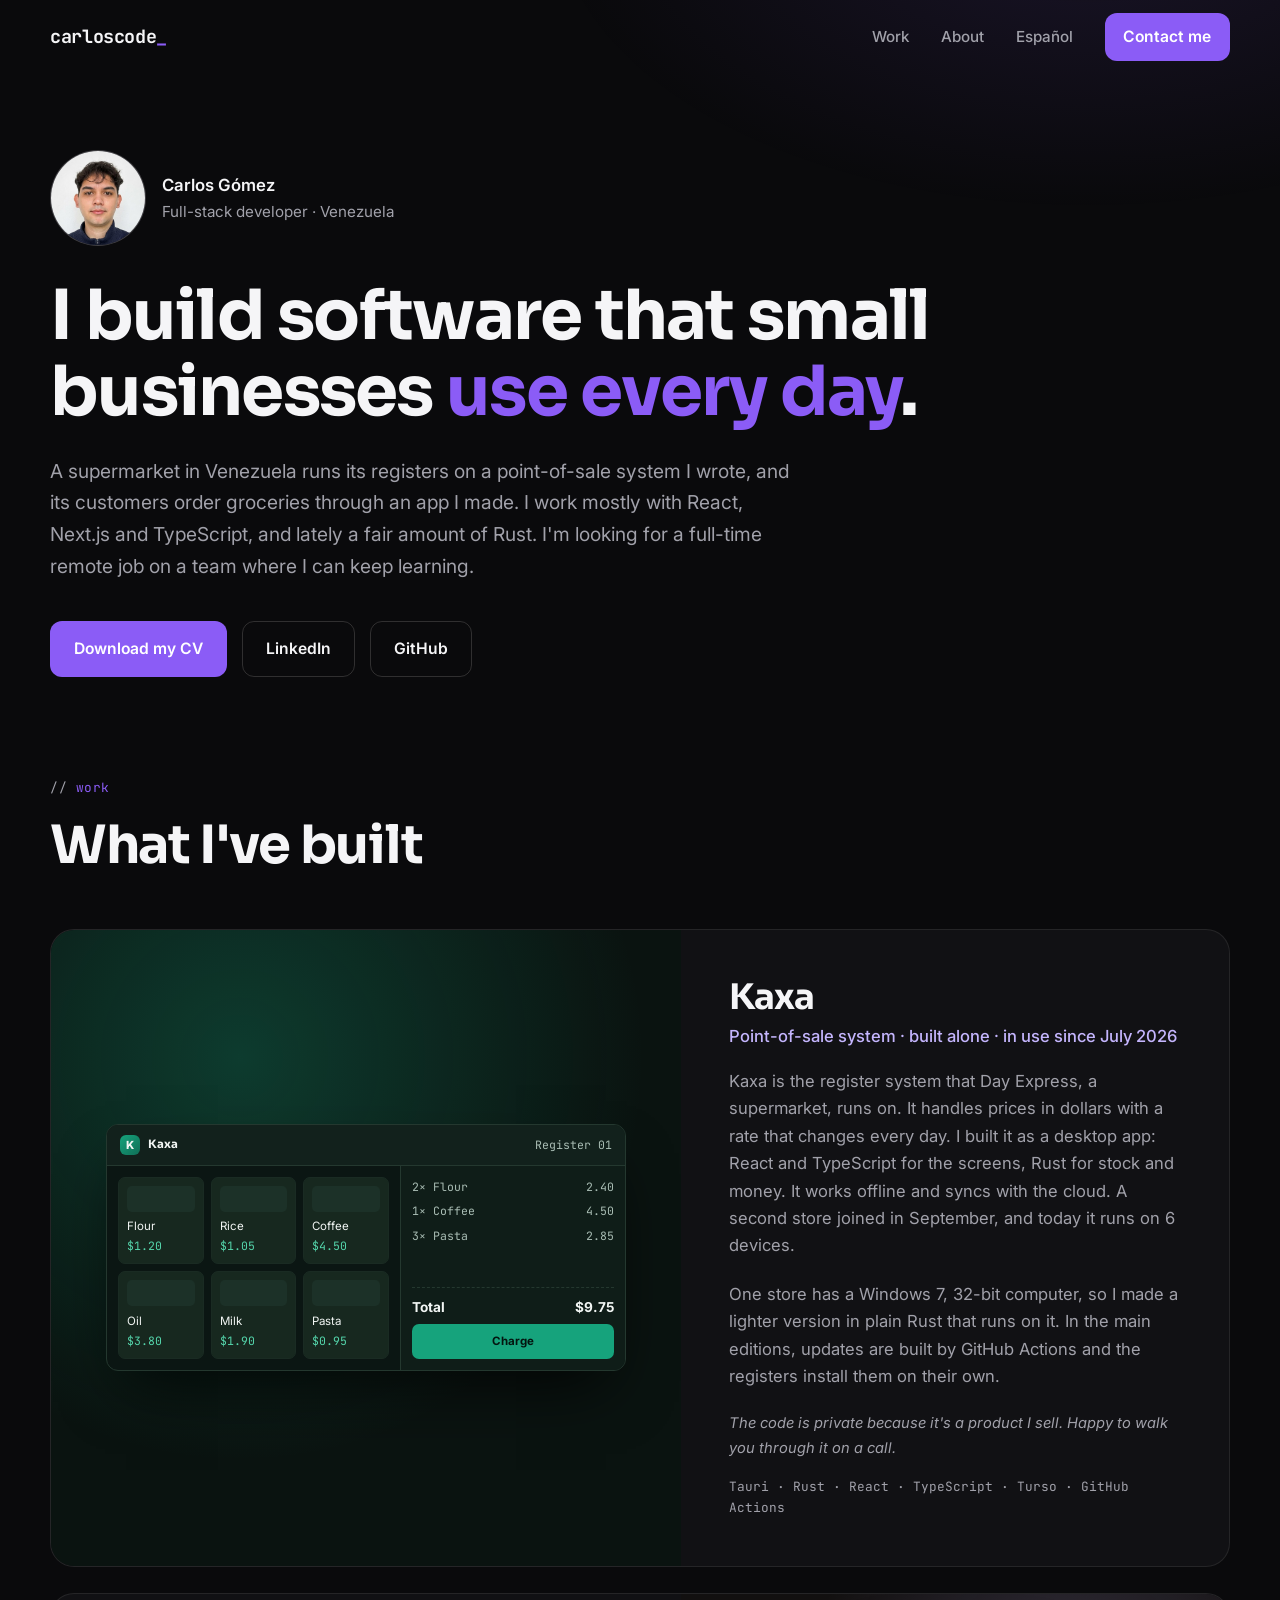
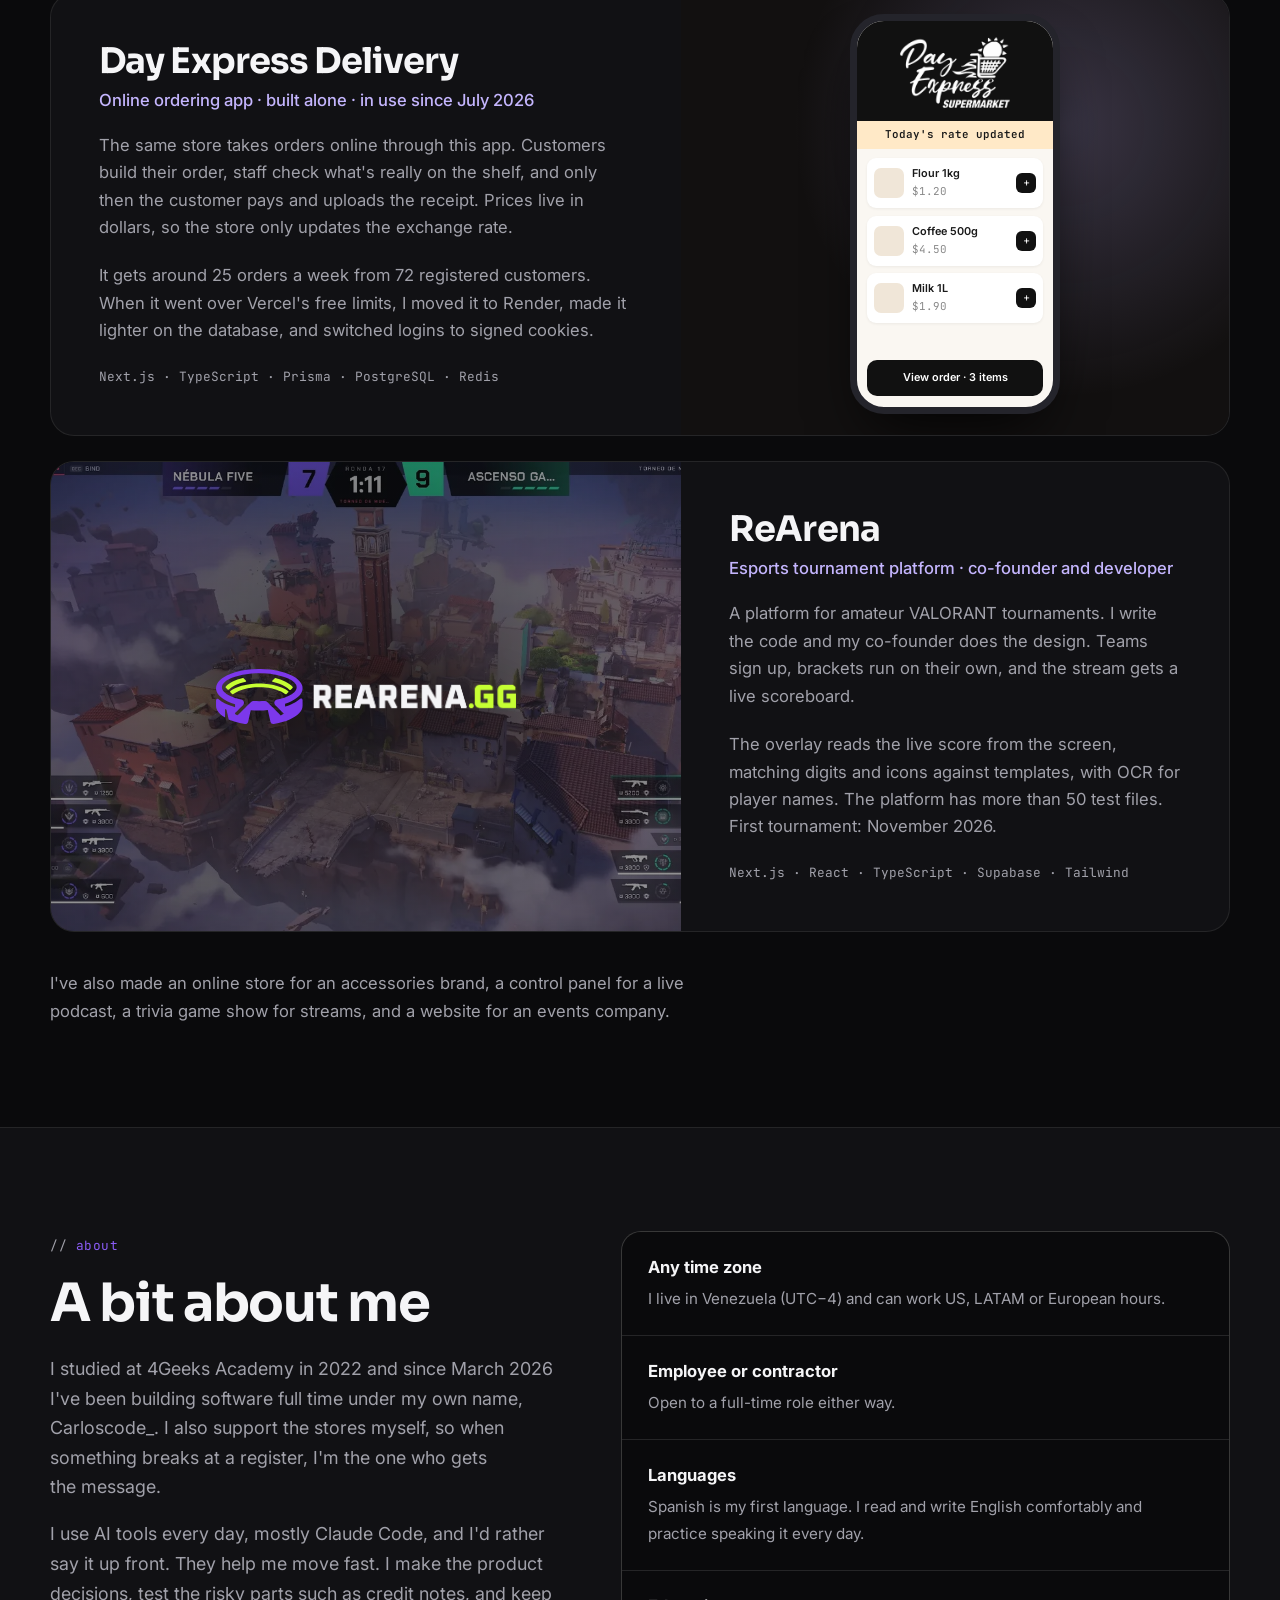
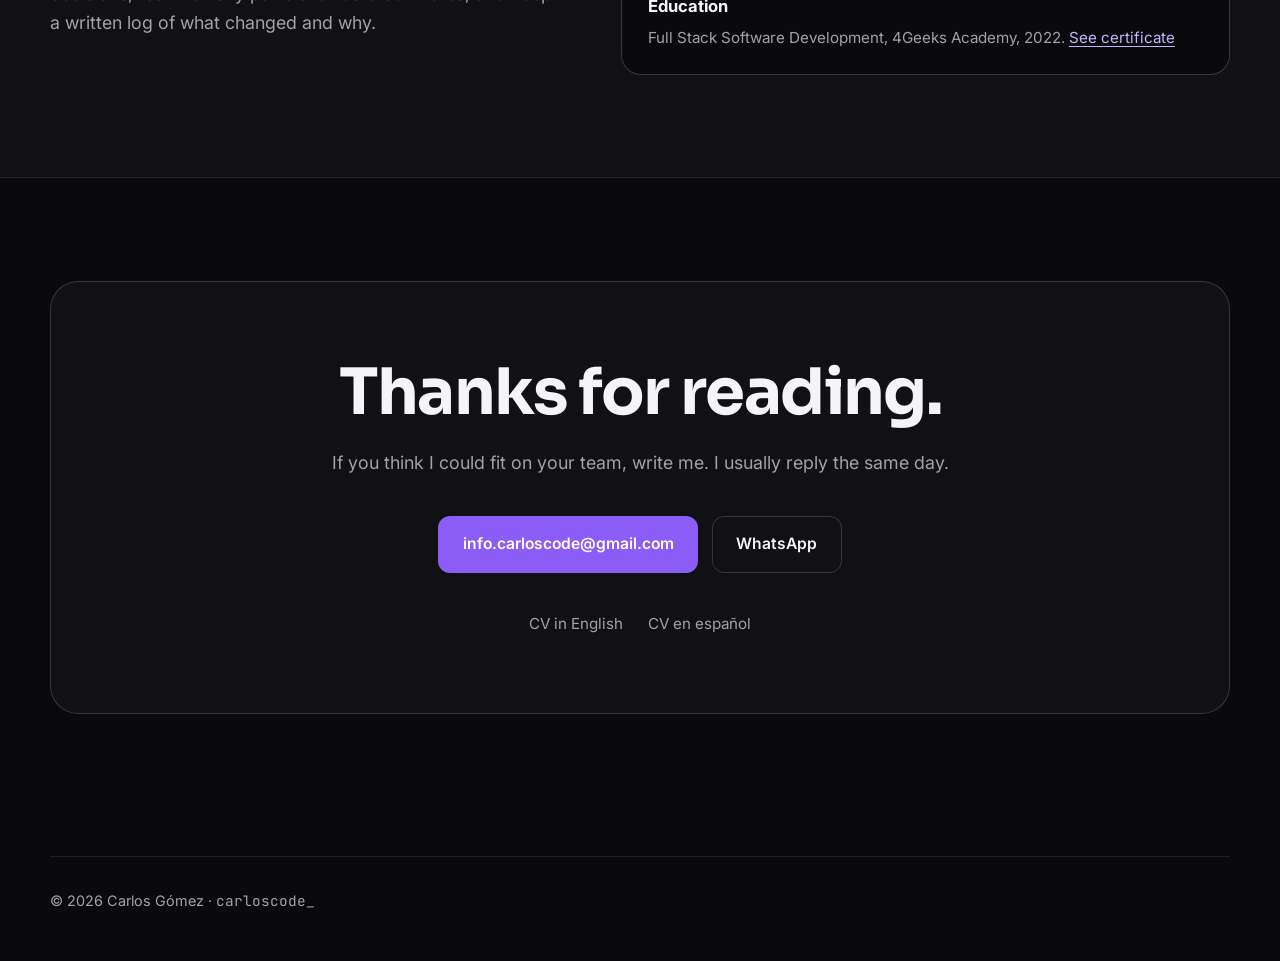
==== commit b1452840: "Fechas confirmadas y ajustes de ReArena Co-Authored-By: Claude Opus 5.5 <noreply@anthropic.com>" ====
--- a/hire.html
+++ b/hire.html
@@ -91,7 +91,7 @@
             <div class="project__body">
               <h3>Kaxa</h3>
               <p class="project__type">Point-of-sale system · built alone · in use since July 2026</p>
-              <p class="project__desc">Kaxa is the register system that Day Express, a supermarket, runs on. It handles prices in dollars with a rate that changes every day. I built it as a desktop app: React and TypeScript for the screens, Rust for stock and money. It works offline and syncs with the cloud. Today it runs on 6 devices in two stores.</p>
+              <p class="project__desc">Kaxa is the register system that Day Express, a supermarket, runs on. It handles prices in dollars with a rate that changes every day. I built it as a desktop app: React and TypeScript for the screens, Rust for stock and money. It works offline and syncs with the cloud. A second store joined in September, and today it runs on 6 devices.</p>
               <p class="project__desc">One store has a Windows 7, 32-bit computer, so I made a lighter version in plain Rust that runs on it. In the main editions, updates are built by GitHub Actions and the registers install them on their own.</p>
               <p class="project__note">The code is private because it's a product I sell. Happy to walk you through it on a call.</p>
               <p class="project__stack">Tauri · Rust · React · TypeScript · Turso · GitHub Actions</p>
@@ -131,7 +131,7 @@
               <h3>ReArena</h3>
               <p class="project__type">Esports tournament platform · co-founder and developer</p>
               <p class="project__desc">A platform for amateur VALORANT tournaments. I write the code and my co-founder does the design. Teams sign up, brackets run on their own, and the stream gets a live scoreboard.</p>
-              <p class="project__desc">The game has no API for the live score, so the overlay reads it from the screen, matching digits and icons against templates, with OCR for player names. Double elimination has more edge cases than I expected, so that logic has 50 test files around it. First tournament: November 2026.</p>
+              <p class="project__desc">The overlay reads the live score from the screen, matching digits and icons against templates, with OCR for player names. The platform has more than 50 test files. First tournament: November 2026.</p>
               <p class="project__stack">Next.js · React · TypeScript · Supabase · Tailwind</p>
             </div>
           </article>
